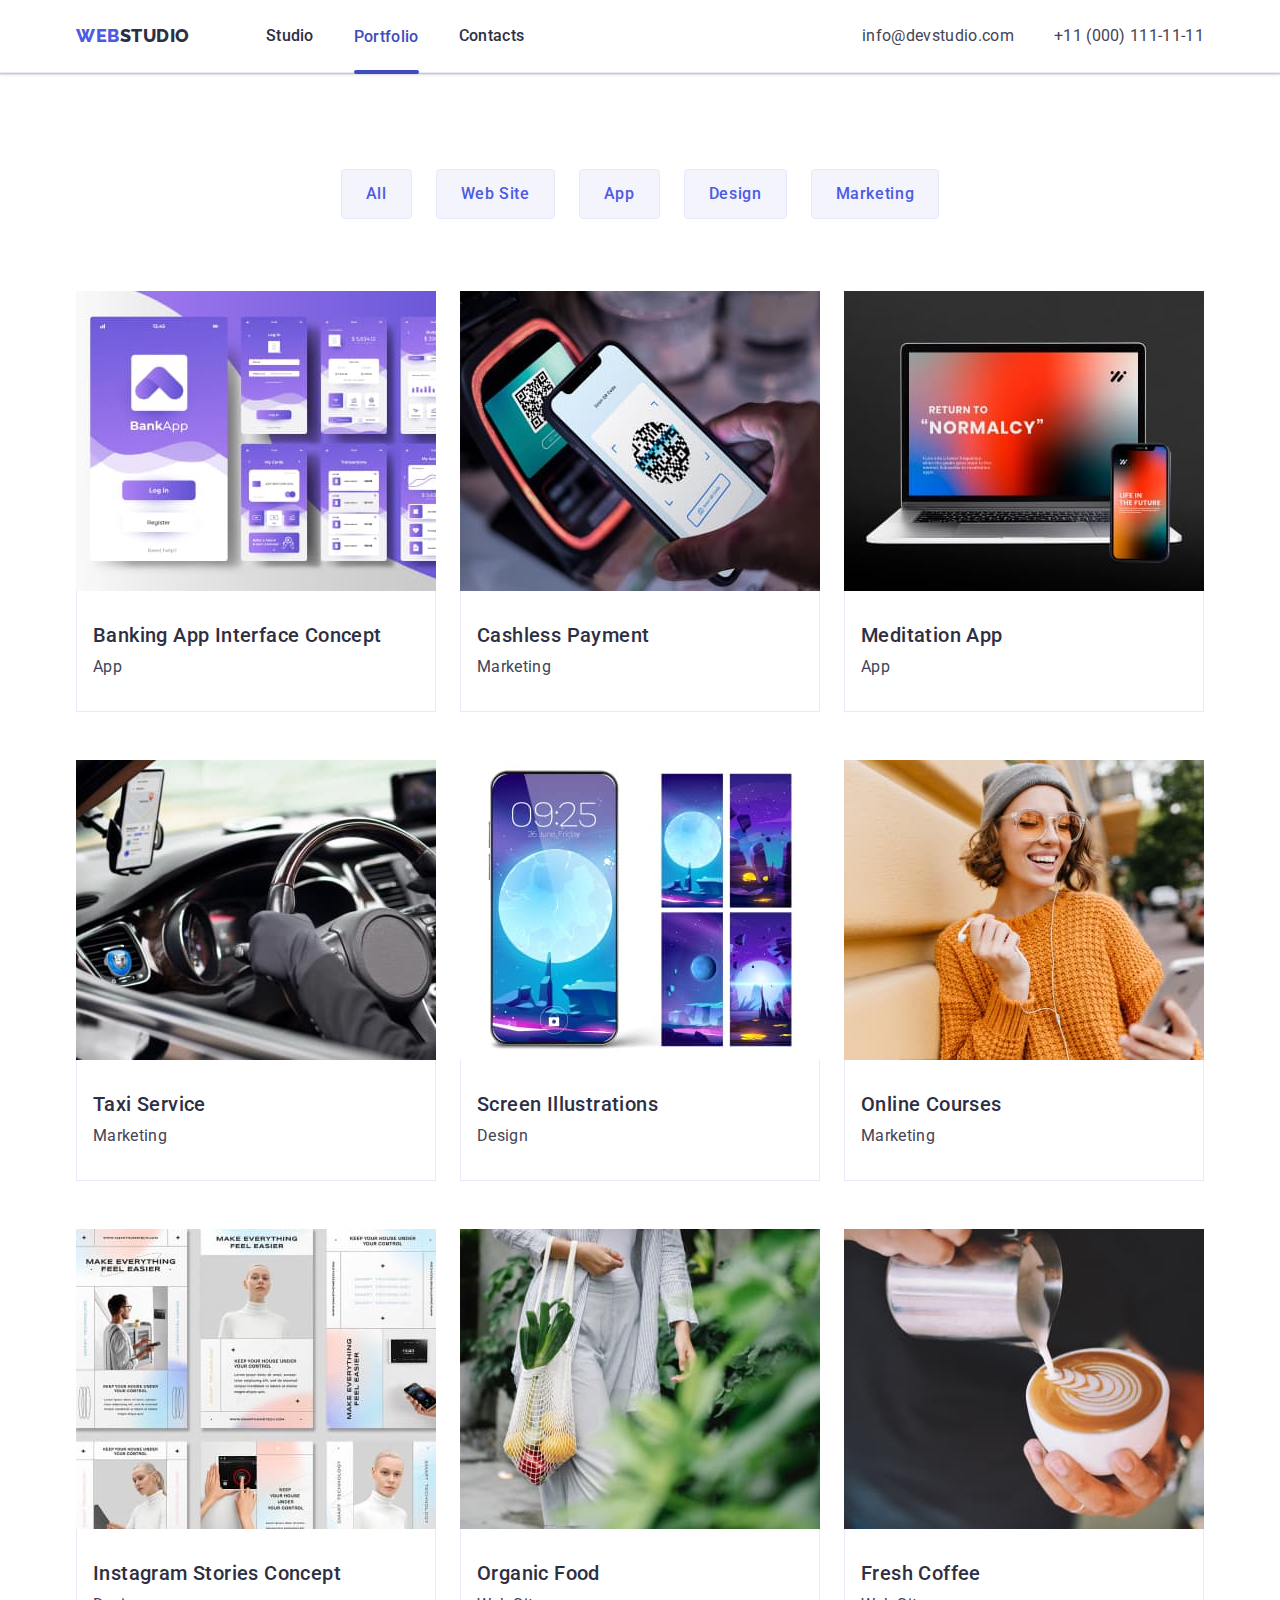
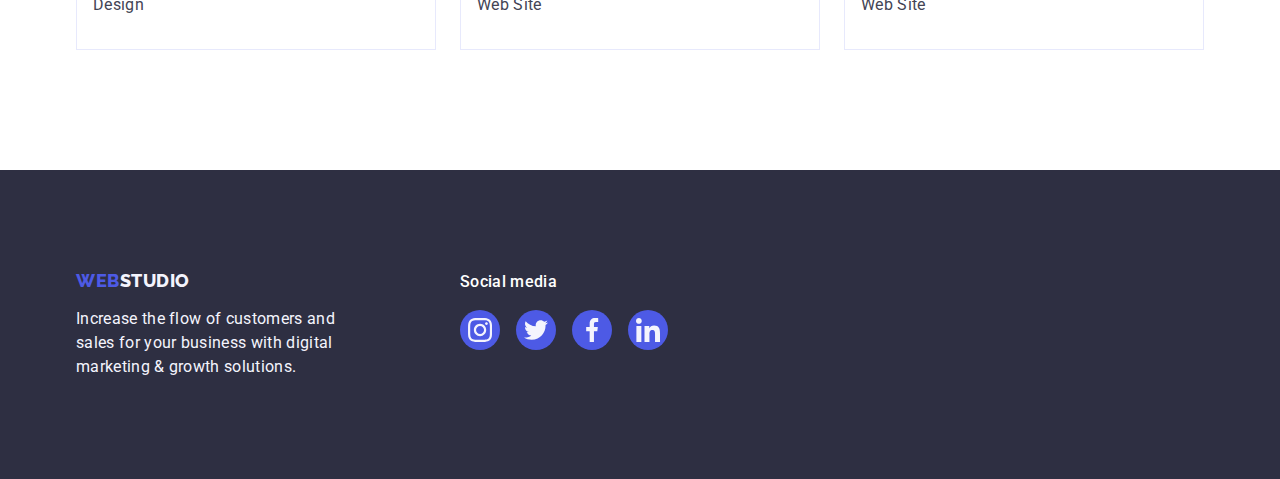
==== portfolio.html @ 76df2cc0 "Initial commit" ====
<!DOCTYPE html>
<html lang="en">

<head>
    <link rel="stylesheet" href="./css/modern-normalize.min.css" />
    <link rel="preconnect" href="https://fonts.googleapis.com">
    <link rel="preconnect" href="https://fonts.gstatic.com" crossorigin>
    <link href="https://fonts.googleapis.com/css2?family=Raleway:wght@800&family=Roboto:wght@400;500;700&display=swap"
        rel="stylesheet">
    <meta charset="utf-8" />
    <meta name="description" content="Web studio services" />
    <title>Web Studio</title>
    <link href="./css/styles.css" rel="stylesheet" />
</head>

<body>
    <header class="header">
        <div class="container header-div">
            <nav class="nav">
                <a class="logo link" href="./index.html">Web<span class="span">Studio</span></a>
                <ul class="list header-ul-l">
                    <li><a class="list-menu-header link" href="./index.html">Studio</a></li>
                    <li><a class="list-menu-header link current" href="./portfolio.html">Portfolio</a></li>
                    <li><a class="list-menu-header link" href="">Contacts</a></li>
                </ul>
            </nav>
            <address class="address">
                <ul class="list header-ul-ll">
                    <li><a class="list-contacts-header link" href="mailto:info@devstudio.com">info@devstudio.com</a></li>
                    <li><a class="list-contacts-header link" href="tel:+110001111111">+11 (000) 111-11-11</a></li>
                </ul>
            </address>
        </div>
    </header>

    <main>
        <section class="first-section-portfolio">
            <div class="container">
            <h1 class="visually-hidden">Portfolio</h1>
        <ul class="list portfolio-l-list">
            <li><button class="first-button" type="button">All</button></li>
            <li><button class="first-button" type="button">Web Site</button></li>
            <li><button class="first-button" type="button">App</button></li>
            <li><button class="first-button" type="button">Design</button></li>
            <li><button class="first-button" type="button">Marketing</button></li>
        </ul>

        <ul class="list portfolio-ll-list">
            <li class="item-portfolio-ll-list">
                <a class="link-portfolio-ll-list link" href="#">
                    <div class="img-overlay-portfolio">
                    <img src="./images/img_21.jpg" alt="BankApp" width="360" height="300"/>
                    <p class="overlay-portfolio">14 Stylish and User-Friendly App Design Concepts · Task Manager App · Calorie Tracker App · Exotic Fruit Ecommerce App ·
                    Cloud Storage App</p>
                    </div>
                    <div class="application-data">
                    <h2 class="title-text-cards-portfolio">Banking App Interface Concept</h2>
                    <p class="text-cards-portfolio">App</p>
                </div></a></li>
            <li class="item-portfolio-ll-list">
                <a class="link-portfolio-ll-list link" href="#">
                    <div class="img-overlay-portfolio">
                    <img src="./images/img_22.jpg" alt="QR-code scanner" width="360" height="300"/>
                    <p class="overlay-portfolio">14 Stylish and User-Friendly App Design Concepts · Task Manager App · Calorie Tracker App · Exotic Fruit Ecommerce App ·
                    Cloud Storage App</p>
                    </div>
                    <div class="application-data">
                    <h2 class="title-text-cards-portfolio">Cashless Payment</h2>
                    <p class="text-cards-portfolio">Marketing</p>
                </div></a></li>
            <li class="item-portfolio-ll-list">
                <a class="link-portfolio-ll-list link" href="#">
                    <div class="img-overlay-portfolio">
                    <img src="./images/img_23.jpg" alt="Notebooke" width="360" height="300"/>
                    <p class="overlay-portfolio">14 Stylish and User-Friendly App Design Concepts · Task Manager App · Calorie Tracker App · Exotic Fruit Ecommerce App ·
                    Cloud Storage App</p>
                    </div>
                    <div class="application-data">
                    <h2 class="title-text-cards-portfolio">Meditation App</h2>
                    <p class="text-cards-portfolio">App</p>
                </div></a></li>
            <li class="item-portfolio-ll-list">
                <a class="link-portfolio-ll-list link" href="#">
                    <div class="img-overlay-portfolio">
                    <img src="./images/img_24.jpg" alt="Car" width="360" height="300"/>
                    <p class="overlay-portfolio">14 Stylish and User-Friendly App Design Concepts · Task Manager App · Calorie Tracker App · Exotic Fruit Ecommerce App ·
                    Cloud Storage App</p>
                    </div>
                    <div class="application-data">
                    <h2 class="title-text-cards-portfolio">Taxi Service</h2>
                    <p class="text-cards-portfolio">Marketing</p>
                </div></a></li>
            <li class="item-portfolio-ll-list">
                <a class="link-portfolio-ll-list link" href="#">
                    <div class="img-overlay-portfolio">
                    <img src="./images/img_25.jpg" alt="Smartphone" width="360" height="300"/>
                    <p class="overlay-portfolio">14 Stylish and User-Friendly App Design Concepts · Task Manager App · Calorie Tracker App · Exotic Fruit Ecommerce App ·
                    Cloud Storage App</p>
                    </div>
                    <div class="application-data">
                    <h2 class="title-text-cards-portfolio">Screen Illustrations</h2>
                    <p class="text-cards-portfolio">Design</p>
                </div></a></li>
            <li class="item-portfolio-ll-list">
                <a class="link-portfolio-ll-list link" href="#">
                    <div class="img-overlay-portfolio">
                    <img src="./images/img_26.jpg" alt="Girl" width="360" height="300"/>
                    <p class="overlay-portfolio">14 Stylish and User-Friendly App Design Concepts · Task Manager App · Calorie Tracker App · Exotic Fruit Ecommerce App ·
                    Cloud Storage App</p>
                    </div>
                    <div class="application-data">
                    <h2 class="title-text-cards-portfolio">Online Courses</h2>
                    <p class="text-cards-portfolio">Marketing</p>
                </div></a></li>
            <li class="item-portfolio-ll-list">
                <a class="link-portfolio-ll-list link" href="#">
                    <div class="img-overlay-portfolio">
                    <img src="./images/img_27.jpg" alt="Pictures" width="360" height="300"/>
                    <p class="overlay-portfolio">14 Stylish and User-Friendly App Design Concepts · Task Manager App · Calorie Tracker App · Exotic Fruit Ecommerce App ·
                    Cloud Storage App</p>
                    </div>
                    <div class="application-data">
                    <h2 class="title-text-cards-portfolio">Instagram Stories Concept</h2>
                    <p class="text-cards-portfolio">Design</p>
                </div></a></li>
            <li class="item-portfolio-ll-list">
                <a class="link-portfolio-ll-list link" href="#">
                    <div class="img-overlay-portfolio">
                    <img src="./images/img_28.jpg" alt="Food" width="360" height="300"/>
                    <p class="overlay-portfolio">14 Stylish and User-Friendly App Design Concepts · Task Manager App · Calorie Tracker App · Exotic Fruit Ecommerce App ·
                    Cloud Storage App</p>
                    </div>
                    <div class="application-data">
                    <h2 class="title-text-cards-portfolio">Organic Food</h2>
                    <p class="text-cards-portfolio">Web Site</p>
                </div></a></li>
            <li class="item-portfolio-ll-list">
                <a class="link-portfolio-ll-list link" href="#">
                    <div class="img-overlay-portfolio">
                    <img src="./images/img_29.jpg" alt="Coffee" width="360" height="300"/>
                    <p class="overlay-portfolio">14 Stylish and User-Friendly App Design Concepts · Task Manager App · Calorie Tracker App · Exotic Fruit Ecommerce App ·
                    Cloud Storage App</p>
                    </div>
                    <div class="application-data">
                    <h2 class="title-text-cards-portfolio">Fresh Coffee</h2>
                    <p class="text-cards-portfolio">Web Site</p>
                </div></a></li>
        </ul>
        </div>
        </section>
    </main>

    <footer class="footer">
        <div class="container all-footer">
            <div class="logo-p-footer">
                <a class="logo-footer link" href="./index.html">Web<span class="second-span">Studio</span></a>
                <p class="footer-p">Increase the flow of customers and sales for your business with digital marketing &
                    growth solutions.</p>
            </div>
            <div class="second-section-footer">
                <p class="p-ll-footer">Social media</p>
                <ul class="list-icons-footer-section list">
                    <li class="background-icons-footer-section">
                        <a href="" class="link-social-footer-section link">
                            <svg class="icons-footer-section" width="24" height="24">
                                <use href="./images/icons.svg#icon-instagram-2"></use>
                            </svg>
                        </a>
                    </li>
                    <li class="background-icons-footer-section">
                        <a href="" class="link-social-footer-section link">
                            <svg class="icons-footer-section" width="24" height="24">
                                <use href="./images/icons.svg#icon-twitter-1"></use>
                            </svg>
                        </a>
                    </li>
                    <li class="background-icons-footer-section">
                        <a href="" class="link-social-footer-section link">
                            <svg class="icons-footer-section" width="24" height="24">
                                <use href="./images/icons.svg#icon-facebook-1"></use>
                            </svg>
                        </a>
                    </li>
                    <li class="background-icons-footer-section">
                        <a href="" class="link-social-footer-section link">
                            <svg class="icons-footer-section" width="24" height="24">
                                <use href="./images/icons.svg#icon-linkedin-1"></use>
                            </svg>
                        </a>
                    </li>
                </ul>
            </div>
        </div>
    </footer>
</body>
    
</html>
---- css/styles.css ----
:root{
    --all-background: #FFFFFF;
    --text-color: #2E2F42;
    --logo-first: #4d5ae5;
    --logo-second: #2e2f42;
    --text-header-normal: #2e2f42;
    --text-header-contacts-normal: #434455;
    --text-header-hover: #404BBF;
    --title-background: #2E2F42;
    --title-button-normal: #4D5AE5;
    --title-button-hover: #404BBF;
    --title-text: #FFFFFF;
    --main-background-first: #F4F4FD;
    --text-dark-background: #f4f4fd;
    --first-button-portfolio-normal: #F4F4FD;
    --first-button-portfolio-hover: #404BBF;
    --text-first-button-portfolio: #4d5ae5;
    --text-first-portfolio-hover: #FFFFFF;
    --positions-team:#434455;
    --footer-text: #F4F4FD;
    --first-inscription-cards: #2E2F42;
    --second--inscription-cards: #434455;
    --second-section-text: #434455;
    --second-section-titles: #2e2f42;
    --fourth-section-titles: #2e2f42;
    --tytles-h-ll: #2e2f42;
}

*{
    box-sizing: border-box;
}

body{
    font-family: "Roboto", sans-serif;
    color: #434455;
    background-color: var(--all-background);
}

h1, h2, h3, h4, h5, h6, p{
    margin-top: 0;
    margin-bottom: 0;
} 

ul{
    margin-top: 0;
    margin-bottom: 0;
    padding-left: 0;
}

img{
    display: block;
}

.link{
    text-decoration: none;
}

button{
    cursor: pointer;
}

.container {
    width: 100%;
    max-width: 1158px;
    margin: 0 auto;
    padding-left: 15px;
    padding-right: 15px;
}

.header{
    border-bottom: 1px solid #E7E9FC;
    box-shadow: 0px 2px 1px rgba(46, 47, 66, 0.08),
    0px 1px 1px rgba(46, 47, 66, 0.16),
    0px 1px 6px rgba(46, 47, 66, 0.08);
}

.header-div{
    display: flex;
}

.nav{
    display: flex;
    align-items: center;
}

.header-ul-l{
    display: flex;
}

.header-ul-ll {
    display: flex;
    align-items: center;
}

header .list{
    gap: 40px;
}

.logo{
    color: var(--logo-first);
    text-decoration: none;
    font-family: "Raleway", sans-serif;
    font-size: 18px;
    font-weight: 800;
    text-transform: uppercase;
    line-height: 1.17;
    letter-spacing: 0.03em;
    margin-right: 76px;
}

.span{
    color: var(--logo-second);
}

.portfolio-span {
    color: var(--logo-second);
}

.list{
    list-style: none;
}

.list-menu-header{
    color: var(--text-header-normal);
    font-size: 16px;
    font-weight: 500;
    line-height: 1.5;
    letter-spacing: 0.02em;
    padding: 24px 0;
    display: block;
    transition-property: color;
    transition-duration: 250ms;
    transition-timing-function: cubic-bezier(0.4, 0, 0.2, 1);
}

.list-menu-header:hover,
.list-menu-header:focus{
    color: var(--text-header-hover);
}

.list-menu-header:hover,
.list-menu-header:focus {
    color: var(--text-header-hover);
}

.current{
    position: relative;
    color: #404BBF;
    bottom: -1px;
}

.current::after{
    content: "";
    position: absolute;
    width: 100%;
    height: 4px;
    border-radius: 2px;
    background:#404BBF;
    bottom: 0px;
    left: 0;
    bottom: -1px;
}

.list-menu-header:hover,
.list-menu-header:focus {
    color: var(--text-header-hover);
}

.list{
    list-style: none;
}

.address{
    font-style: normal;
    margin-left: auto;
}

.list-contacts-header{
    color: var(--text-header-contacts-normal);
    font-size: 16px;
    line-height: 1.5;
    letter-spacing: 0.02em;
    padding: 24px 0;
    display: block;
    transition-property: color;
    transition-duration: 250ms;
    transition-timing-function: cubic-bezier(0.4, 0, 0.2, 1);
}

.list-contacts-header:hover,
.list-contacts-header:focus {
    color: var(--text-header-hover);
}

.list-contacts-header:hover,
.list-contacts-header:focus {
    color: var(--text-header-hover);
}

.first-section{
    background-color: var(--title-background);
    text-align: center;
    padding: 188px 0;
    background-image: linear-gradient(rgba(46, 47, 66, 0.7),
                rgba(46, 47, 66, 0.7)), url(../images/hero-bg.jpg);
    background-position: 50% 50%; 
    max-width: 1440px;
    width: 100%;
    background-repeat: no-repeat;
    background-size: cover;
}

.title-first-section{
    color: var(--title-text);
    font-size: 56px;
    font-weight: 700;
    line-height: 1.07;
    letter-spacing: 0.02em;
    width: 100%;
    max-width: 496px;
    margin-left: auto;
    margin-right: auto;
}

.first-section-button{
    background-color: var(--title-button-normal);
    color: var(--title-text);
    font-size: 16px;
    font-weight: 500;
    line-height: 1.5;
    letter-spacing: 0.04em;
    font-family: "Roboto", sans-serif;
    display: block;
    padding: 16px 32px;
    border-radius: 4px;
    min-width: 169px;
    height: 56px;
    border: none;
    cursor: pointer;
    margin-left: auto;
    margin-right: auto;
    margin-top: 48px;
    transition: background-color 250ms cubic-bezier(0.4, 0, 0.2, 1);
}

.first-section-button:hover,
.first-section-button:focus{
    background-color: var(--title-button-hover);
}

.second-section{
    padding: 120px 0;
}

.background-icons-ll-section{
    position: relative;
    width: 264px;
    height: 112px;
    border-radius: 4px;
    background-color:  #F4F4FD;
    margin-bottom: 8px;
    display: flex;
    align-items: center;
    justify-content: center;
}

.visually-hidden {
    position: absolute;
    width: 1px;
    height: 1px;
    margin: -1px;
    border: 0;
    padding: 0;
    white-space: nowrap;
    clip-path: inset(100%);
    clip: rect(0 0 0 0);
    overflow: hidden;
}

.l-list-ll-section{
    gap: 24px;
    display: flex;
}

.item-l-list-ll-section{
    width: calc((100% - 72px)/4);
}

.ll-list-ll-section>li{
    border: 1px solid #E7E9FC;
}

.second-section-titles{
    color: var(--second-section-titles);
    font-size: 20px;
    font-weight: 500;
    line-height: 1.2;
    letter-spacing: 0.02em;
    text-align: left;
    margin-bottom: 8px;
}

.second-section-text{
    font-size: 16px;
    line-height: 1.5;
    letter-spacing: 0.02em;
    text-align: left;
    color: var(--second-section-text);
}

.third-section{
    padding-bottom: 120px;
}

.tytles-h-ll{
    font-size: 36px;
    font-weight: 700;
    line-height: 1.11;
    letter-spacing: 0.02em;
    text-align: center;
    text-transform: capitalize;
    color: var(--tytles-h-ll);
    margin-bottom: 72px;
    margin-left: auto;
    margin-right: auto;
}

.l-list-lll-section {
    display: flex;
    gap: 24px;
    justify-content: center;
}

.list-l-list-lll-section{
    width: calc((100% - 48px)/3);
}

.fourth-section{
    background-color: var(--main-background-first);
    padding: 120px 0;
}

.l-list-llll-section{
    display: flex;
    gap: 24px;
    justify-content: center;
}

.img-fourth-section{
    max-width: 264px;
    width:100%;
}

.list-icons-llll-section{
    display: flex;
    gap: 24px;
    justify-content: center;
    margin-top: 8px;
}

.background-icons-llll-section{
    position: relative;
    width: 40px;
    height: 40px;
}

.link-social-llll-section {
    width: 100%;
    height: 100%;
    background-color: #4D5AE5;
    border-radius: 50%;
    display: flex;
    align-items: center;
    justify-content: center;
    transition-property: background-color;
    transition-duration: 250ms;
    transition-timing-function: cubic-bezier(0.4, 0, 0.2, 1);
}

.link-social-llll-section:hover,
.link-social-llll-section:focus {
    background-color: #404bbf;
}

.icons-llll-section{
    fill:#f4f4fd;
}

.list-fourth-section{
    background-color: #FFFFFF;
    border-radius: 0px 0px 4px 4px;
    box-shadow: 0px 2px 1px 0px rgba(46, 47, 66, 0.08), 0px 1px 1px 0px rgba(46, 47, 66, 0.16), 0px 1px 6px 0px rgba(46, 47, 66, 0.08);
    width: calc((100% - 72px)/4);
}

.employee-data{
    padding: 32px 0;
}

.fourth-section-h-lll{
    color: var(--fourth-section-titles);
    font-size: 20px;
    font-weight: 500;
    line-height: 1.2;
    letter-spacing: 0.02em;
    text-align: center;    
    margin-bottom: 8px;
}

.fourth-section-p {
    color: var(--positions-team);
    font-size: 16px;
    line-height: 1.5;
    letter-spacing: 0.02em;
    text-align: center;
}

.fifth-section{
    padding: 120px 0;
}

.list-icons-fifth-section{
    display: flex;
    gap: 24px;
}

.background-icons-fifth-section{
    width: calc((100% - 24px*5)/6);
    height: 88px;
}

.link-icons-fifth-section{
    width: 100%;
    height: 100%;
    border: 1px solid #8e8f99;
    border-radius: 4px;
    display: flex;
    align-items: center;
    justify-content: center;
    color: #8e8f99;
    transition: border-color 250ms cubic-bezier(0.4, 0, 0.2, 1),
        color 250ms cubic-bezier(0.4, 0, 0.2, 1);
}

.link-icons-fifth-section:hover,
.link-icons-fifth-section:focus{
    border-color: #404bbf;
    color: #404bbf;
}

.svg-fifth-section{
    fill: currentColor;
}

.footer{
    background-color: var(--title-background);
    padding: 100px 0;
}

.all-footer{
    display: flex;
    align-items: baseline;
}

.logo-p-footer{
    margin-right: 120px;
}

.logo-footer{
    color: var(--logo-first);
    text-decoration: none;
    font-family: "Raleway", sans-serif;
    font-size: 18px;
    font-weight: 800;
    text-transform: uppercase;
    line-height: 1.17;
    letter-spacing: 0.03em;
    display: inline-block;
    margin-bottom: 16px;
}

.second-span {
    color: var(--text-dark-background);
}

.footer-p{
    color: var(--footer-text);
    font-size: 16px;
    line-height: 1.5;
    letter-spacing: 0.02em;
    text-align: left;
    width: 100%;
    max-width: 264px;
}

.p-ll-footer{
    font-size: 16px;
    font-style: normal;
    font-weight: 500;
    line-height: 1.5;
    letter-spacing: 0.02em;
    color: #FFFFFF;
    margin-bottom: 16px;
}

.list-icons-footer-section{
    display: flex;
    gap: 16px;
}

.background-icons-footer-section{
    width: 40px;
    height: 40px;
}

.link-social-footer-section{
    width: 100%;
    height: 100%;
    background-color: #4d5ae5;
    border-radius: 50%;
    align-items: center;
    justify-content: center;
    display: flex;
    transition: background-color 250ms cubic-bezier(0.4, 0, 0.2, 1); 
}

.link-social-footer-section:hover,
.link-social-footer-section:focus{
    background-color: #31d0aa;
}

.icons-footer-section{
    fill: #f4f4fd;
}

.backdrop{
    background-color: rgba(46, 47, 66, 0.40);
    width: 100%;
    height: 100%;
    position: fixed;    
    top: 0;
    left: 0;
    transition: opacity 250ms cubic-bezier(0.4, 0, 0.2, 1), visibility 250ms cubic-bezier(0.4, 0, 0.2, 1);
}

.is-hidden{
    visibility: hidden;
    opacity: 0;
    pointer-events: none;
}

.modal-window{
    position: absolute;
    top: 50%;
    left: 50%;
    transform: translate(-50%, -50%) scale(1);
    background: #fcfcfc;
    width: 408px;
    min-height: 584px;
    border-radius: 4px;
    box-shadow: 0px 1px 1px rgba(0, 0, 0, 0.14),
        0px 1px 3px rgba(0, 0, 0, 0.12),
        0px 2px 1px rgba(0, 0, 0, 0.2);
    transition: transform 250ms cubic-bezier(0.4, 0, 0.2, 1);
}

.modal-close{
    position: absolute;
    background-color: #e7e9fc;
    width: 24px;
    height: 24px;
    top:24px;
    right: 24px;
    border: 1px solid rgba(0, 0, 0, 0.1);
    border-radius: 50%;
    display: flex;
    align-items: center;
    justify-content: center;
    padding: 0;
    transition: background-color 250ms cubic-bezier(0.4, 0, 0.2, 1), border 250ms cubic-bezier(0.4, 0, 0.2, 1);
}

.modal-close:hover,
.modal-close:focus{
    background-color: #404bbf;
    border: none;
    fill:#ffffff;
}

.close{
    transition: fill 250ms cubic-bezier(0.4, 0, 0.2, 1);
}



.first-section-portfolio{
    padding: 96px 0 120px 0;
}

.portfolio-l-list{
    display: flex;
    gap: 24px;
    justify-content: center;
    margin-bottom: 72px;
}

.first-button {
    background-color: var(--first-button-portfolio-normal);
    color: var(--text-first-button-portfolio);
    font-family: "Roboto", sans-serif;
    font-size: 16px;
    font-weight: 500;
    line-height: 1.5;
    letter-spacing: 0.04em;
    text-align: center;
    border-radius: 4px;
    border: 1px solid #E7E9FC;
    padding: 12px 24px;
    transition: color 250ms cubic-bezier(0.4, 0, 0.2, 1),
        background-color 250ms cubic-bezier(0.4, 0, 0.2, 1),
        border-color 250ms cubic-bezier(0.4, 0, 0.2, 1),
        box-shadow 250ms cubic-bezier(0.4, 0, 0.2, 1);
}

.first-button:hover,
.first-button:focus{
    background-color: var(--first-button-portfolio-hover);
    color: var(--text-first-portfolio-hover);
    border: 1px solid transparent;
    box-shadow: 0px 3px 1px rgba(0, 0, 0, 0.1),
        0px 2px 1px rgba(0, 0, 0, 0.08),
        0px 2px 2px rgba(0, 0, 0, 0.12);
}

.portfolio-ll-list{
    display: flex;
    flex-wrap: wrap;
    column-gap: 24px;
    row-gap: 48px;
}

.item-portfolio-ll-list{
    width: calc((100% - 48px) / 3);
}

.link-portfolio-ll-list{
    display: block;
    transition-property: box-shadow;
        transition-duration: 250ms;
        transition-timing-function: cubic-bezier(0.4, 0, 0.2, 1);
}

.link-portfolio-ll-list:hover,
.link-portfolio-ll-list:focus{
    box-shadow: 0px 1px 6px rgba(46, 47, 66, 0.08),
        0px 1px 1px rgba(46, 47, 66, 0.16),
        0px 2px 1px rgba(46, 47, 66, 0.08);
}

.img-overlay-portfolio{
    position: relative;
    overflow: hidden;
    width: 100%;
    height: 100%;
}

.overlay-portfolio{
    position: absolute;
    top: 0;
    left: 0;
    width: 100%;
    height: 100%;
    background-color: #4D5AE5;
    font-size: 16px;
    font-style: normal;
    font-weight: 400;
    line-height: 24px;
    letter-spacing: 0.32px;
    color: #F4F4FD;
    padding: 40px 32px;
    transform: translateY(100%);
    z-index: 3;
    transition-property: transform;
    transition-duration: 250ms;
    transition-timing-function: cubic-bezier(0.4, 0, 0.2, 1);
}

.link-portfolio-ll-list:hover .overlay-portfolio,
.link-portfolio-ll-list:focus .overlay-portfolio{
    transform: translateY(0);
}

.application-data{
    padding: 32px 16px;
    border: 1px solid #E7E9FC;
    border-top: none;
}

.title-text-cards-portfolio{
    color:var(--first-inscription-cards);
    font-size: 20px;
    font-weight: 500;
    line-height: 1.2;
    letter-spacing: 0.02em;
    text-align: left;
    margin-bottom: 8px;
}

.text-cards-portfolio{
    color: var(--second--inscription-cards);
    font-size: 16px;
    line-height: 1.5;
    letter-spacing: 0.02em;
}
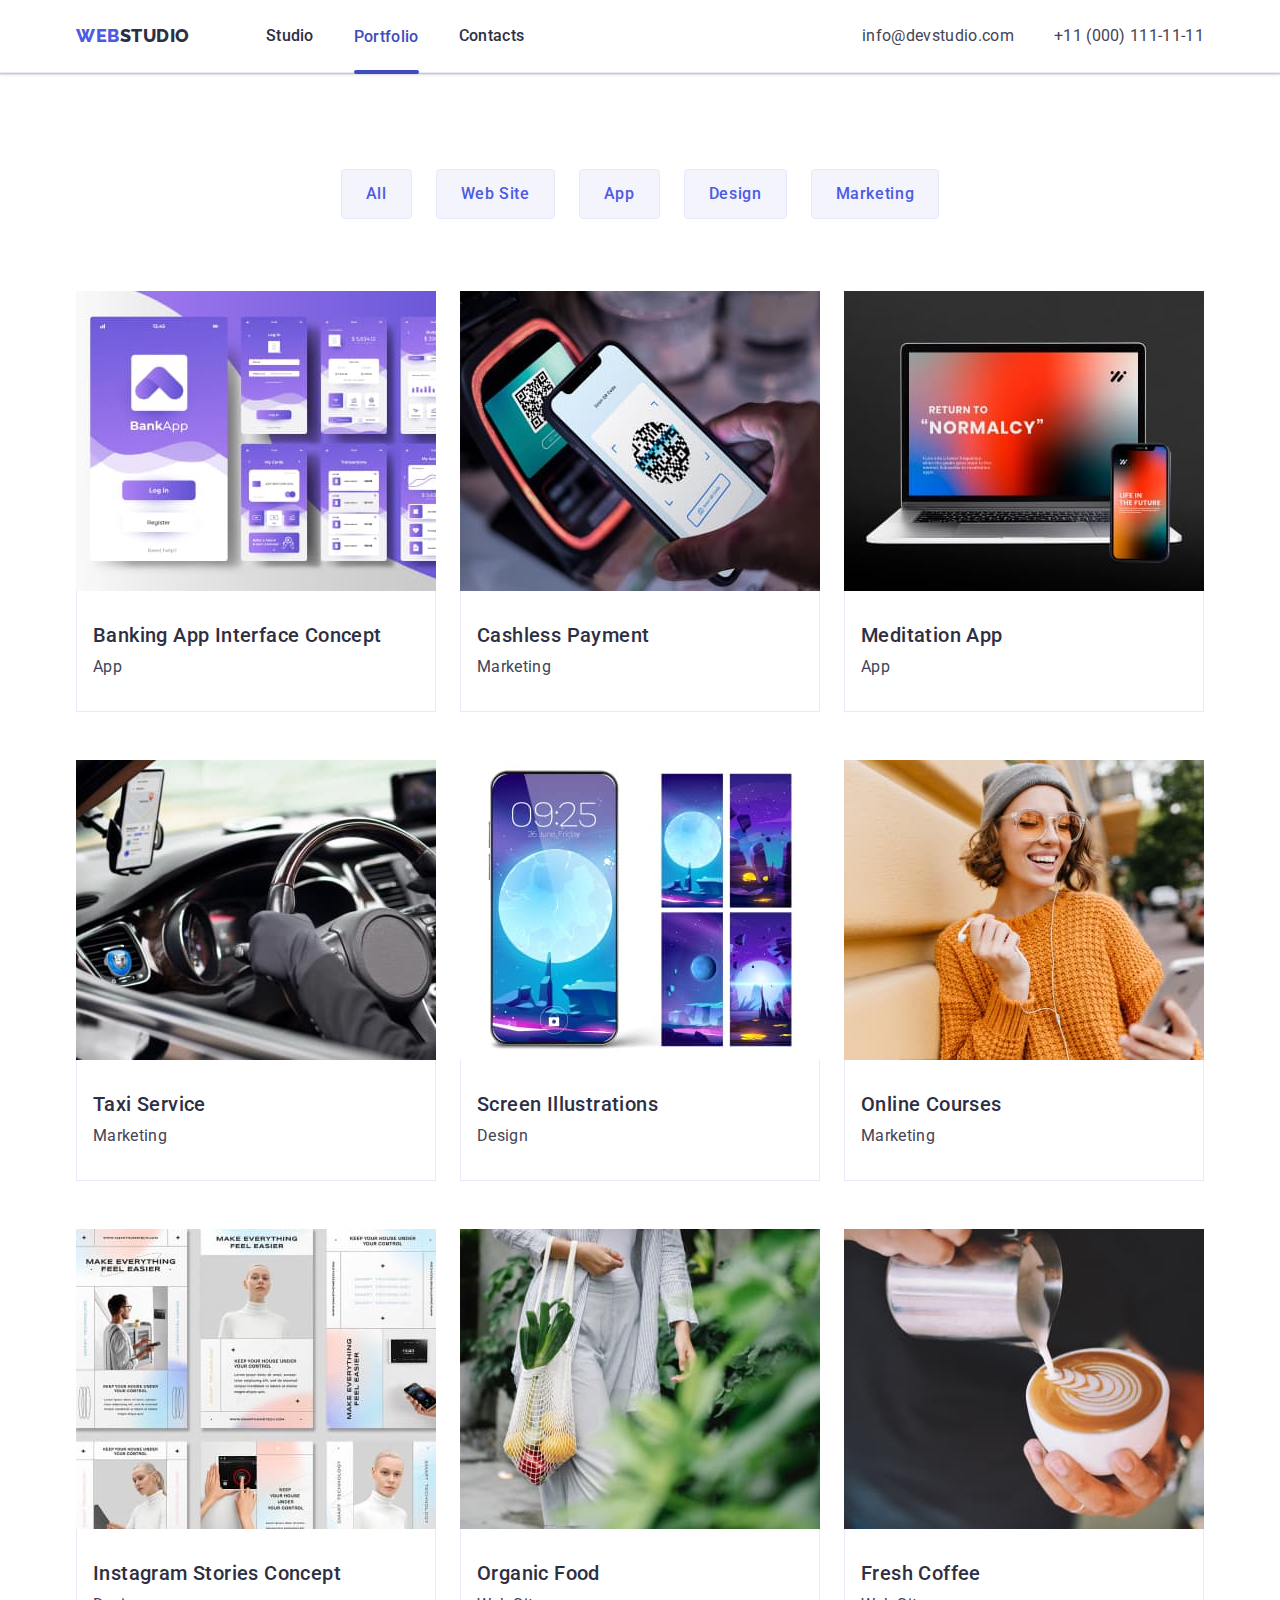
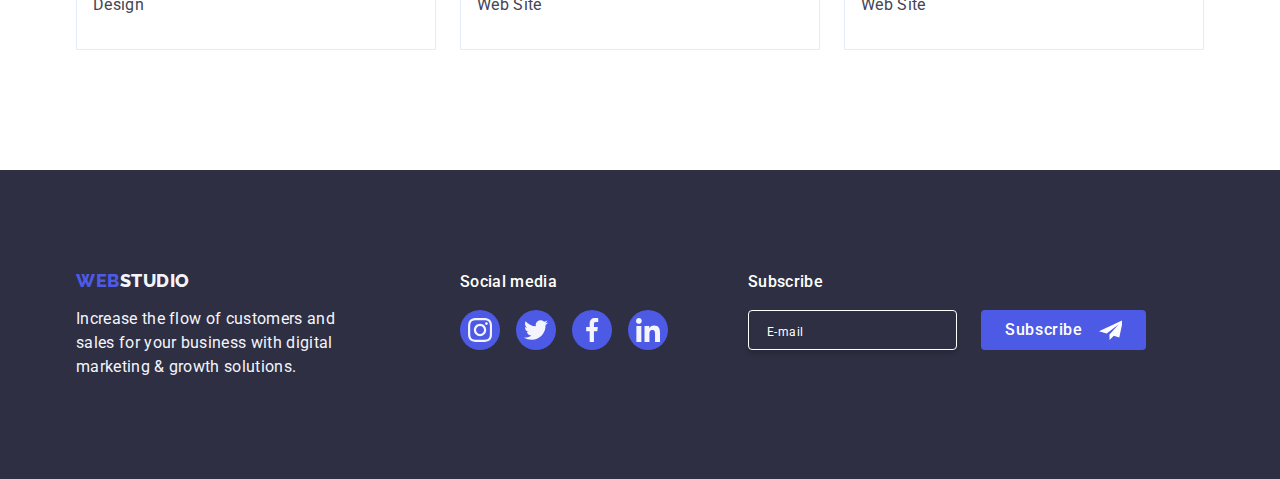
==== commit f9008c56: "Update portfolio.html" ====
--- a/portfolio.html
+++ b/portfolio.html
@@ -190,6 +190,21 @@
                     </li>
                 </ul>
             </div>
+            <div class="feedback">
+                <div>
+                    <label class="message-footer">
+                        Subscribe
+                        <input class="form-message-footer" type="email" name="E-mail" placeholder="E-mail" />
+                    </label>
+                </div>
+                <div>
+                    <button class="footer-button" type="submit">Subscribe
+                        <svg width="24px" height="24px">
+                            <use href="./images/icons.svg#telegram-icon"></use>
+                        </svg>
+                    </button>
+                </div>
+            </div>
         </div>
     </footer>
 </body>
--- a/css/styles.css
+++ b/css/styles.css
@@ -533,6 +533,68 @@
     fill: #f4f4fd;
 }
 
+.feedback{
+    position: relative;
+}
+
+.message-footer{
+    display: flex;
+    flex-direction: column;
+    margin-left: 80px;
+    gap: 16px;
+    font-size: 16px;
+    font-style: normal;
+    font-weight: 500;
+    line-height: 1.5;
+    letter-spacing: 0.32px;
+    color: #FFFFFF;
+}
+
+.form-message-footer{
+    border-radius: 4px;
+    border: 1px solid #FFF;
+    box-shadow: 0px 4px 4px 0px rgba(0, 0, 0, 0.15);
+    background-color: var(--title-background);
+    max-width: 264px;
+    width: 100%;
+    height: 40px;
+}
+
+.form-message-footer::placeholder{
+    font-size: 12px;
+    font-style: normal;
+    font-weight: 400;
+    line-height: 24px;
+    letter-spacing: 0.48px;
+    color: #FFFFFF;
+    padding: 8px 16px;
+}
+
+.footer-button{
+    font-size: 16px;
+    font-style: normal;
+    font-weight: 500;
+    line-height: 1.5;
+    letter-spacing: 0.64px;
+    text-align: center;
+    color: #FFFFFF;
+    background-color: #4D5AE5;
+    border: #4D5AE5;
+    border-radius: 4px;
+    max-width: 165px;
+    width: 100%;
+    height: 40px;
+    display: flex;
+    padding: 8px 24px;
+    justify-content: center;
+    align-items: center;
+    gap: 16px;
+    position: absolute;
+    bottom: 0;
+    left: 100%;
+    margin-left: 24px;
+}
+
 .backdrop{
     background-color: rgba(46, 47, 66, 0.40);
     width: 100%;
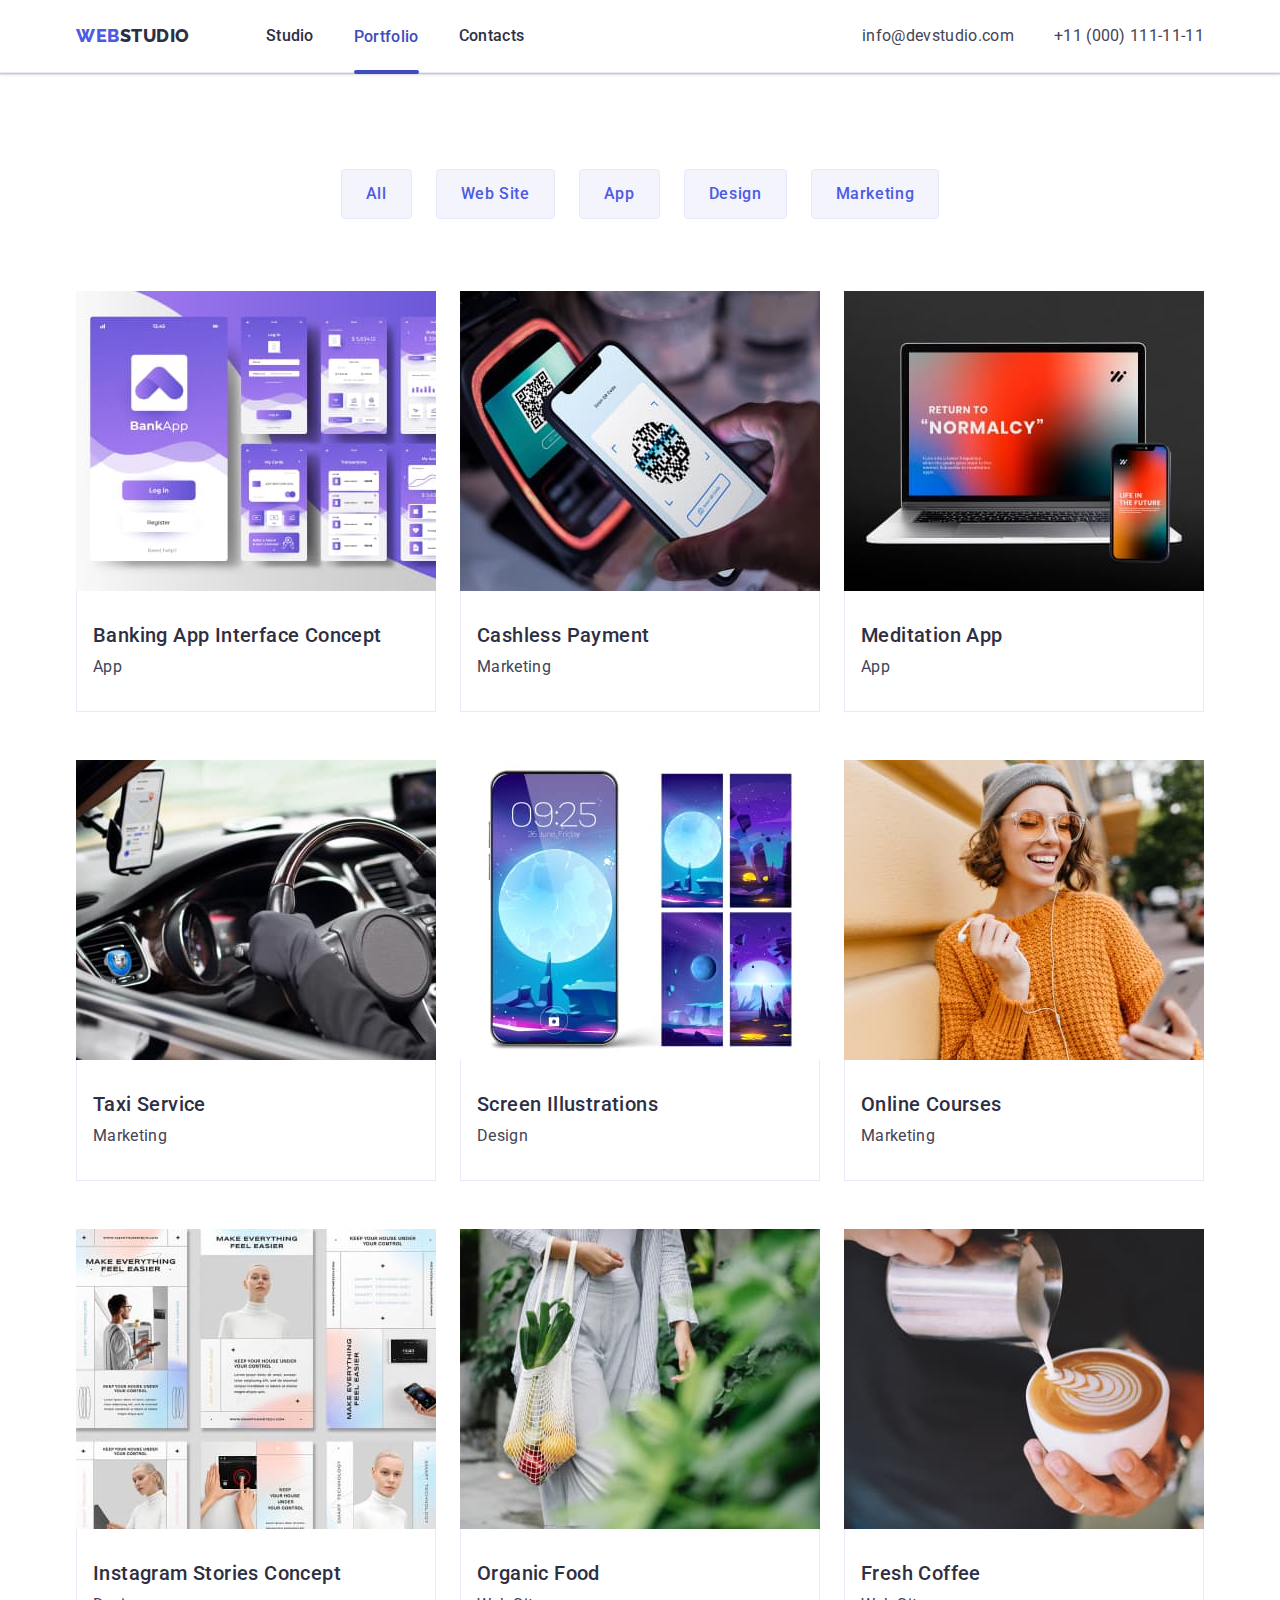
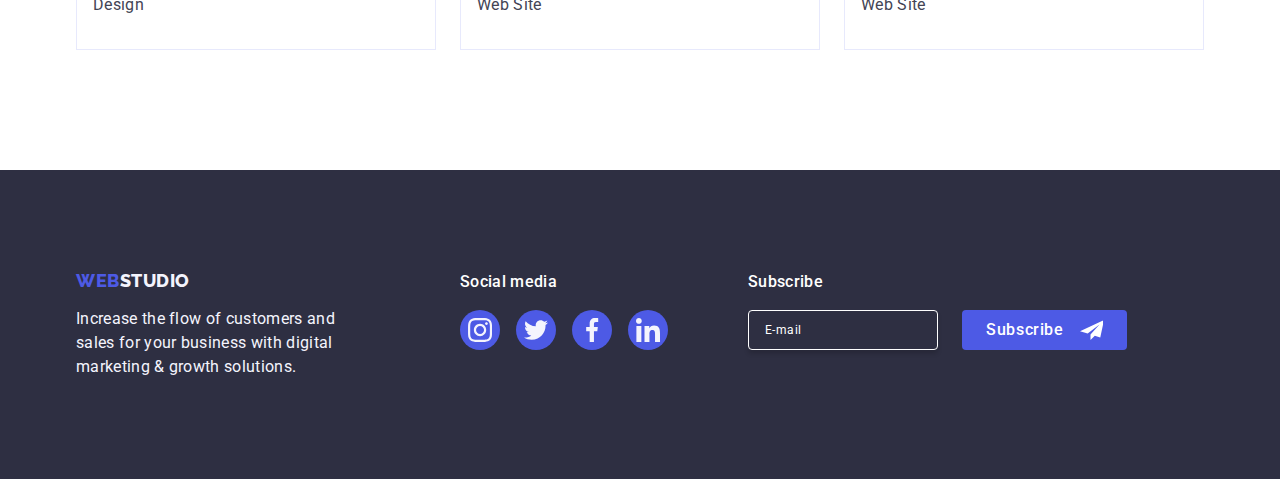
==== commit 38c5b4c8: "Update portfolio.html" ====
--- a/portfolio.html
+++ b/portfolio.html
@@ -191,19 +191,17 @@
                 </ul>
             </div>
             <div class="feedback">
-                <div>
+                <p class="subscribe">Subscribe</p>
+                <form class="form-footer">
                     <label class="message-footer">
-                        Subscribe
-                        <input class="form-message-footer" type="email" name="E-mail" placeholder="E-mail" />
+                        <input class="form-message-footer" type="email" name="e-mail" placeholder="E-mail" />
                     </label>
-                </div>
-                <div>
                     <button class="footer-button" type="submit">Subscribe
-                        <svg width="24px" height="24px">
+                        <svg class="svg-footer-button" width="24" height="24">
                             <use href="./images/icons.svg#telegram-icon"></use>
                         </svg>
                     </button>
-                </div>
+                </form>
             </div>
         </div>
     </footer>
--- a/css/styles.css
+++ b/css/styles.css
@@ -535,55 +535,61 @@
 
 .feedback{
     position: relative;
-}
-
-.message-footer{
-    display: flex;
-    flex-direction: column;
     margin-left: 80px;
-    gap: 16px;
+}
+
+.subscribe{
     font-size: 16px;
     font-style: normal;
     font-weight: 500;
     line-height: 1.5;
     letter-spacing: 0.32px;
     color: #FFFFFF;
+    margin-bottom: 16px;
+}
+
+.form-footer{
+    display: flex;
+    gap: 24px;
 }
 
 .form-message-footer{
     border-radius: 4px;
     border: 1px solid #FFF;
     box-shadow: 0px 4px 4px 0px rgba(0, 0, 0, 0.15);
-    background-color: var(--title-background);
+    background-color: transparent;
     max-width: 264px;
     width: 100%;
     height: 40px;
-}
-
-.form-message-footer::placeholder{
     font-size: 12px;
     font-style: normal;
     font-weight: 400;
-    line-height: 24px;
-    letter-spacing: 0.48px;
+    line-height: 1.5;
+    letter-spacing: 0.04em;
     color: #FFFFFF;
     padding: 8px 16px;
 }
 
+.form-message-footer::placeholder{
+    color: #FFFFFF;
+}
+
 .footer-button{
-    font-size: 16px;
-    font-style: normal;
-    font-weight: 500;
-    line-height: 1.5;
-    letter-spacing: 0.64px;
+    font-family: "Roboto", sans-serif;
+    font-size: 16px;
+    font-style: normal;
+    font-weight: 500;
+    line-height: 1.5;
+    letter-spacing: 0.04em;
     text-align: center;
     color: #FFFFFF;
     background-color: #4D5AE5;
-    border: #4D5AE5;
+    border: none;
     border-radius: 4px;
     max-width: 165px;
     width: 100%;
     height: 40px;
+    cursor: pointer;
     display: flex;
     padding: 8px 24px;
     justify-content: center;
@@ -593,6 +599,12 @@
     bottom: 0;
     left: 100%;
     margin-left: 24px;
+    transition: background-color 250ms cubic-bezier(0.4, 0, 0.2, 1);
+}
+
+.footer-button:hover,
+.footer-button:focus {
+    background-color: var(--title-button-hover);
 }
 
 .backdrop{
@@ -613,6 +625,7 @@
 
 .modal-window{
     position: absolute;
+    padding: 24px;
     top: 50%;
     left: 50%;
     transform: translate(-50%, -50%) scale(1);
@@ -639,7 +652,7 @@
     align-items: center;
     justify-content: center;
     padding: 0;
-    transition: background-color 250ms cubic-bezier(0.4, 0, 0.2, 1), border 250ms cubic-bezier(0.4, 0, 0.2, 1);
+    transition: background-color, fill 250ms cubic-bezier(0.4, 0, 0.2, 1), border 250ms cubic-bezier(0.4, 0, 0.2, 1);
 }
 
 .modal-close:hover,
@@ -652,6 +665,169 @@
 .close{
     transition: fill 250ms cubic-bezier(0.4, 0, 0.2, 1);
 }
+
+.title-modal-window{
+    font-size: 16px;
+    font-style: normal;
+    font-weight: 500;
+    line-height: 1.5;
+    letter-spacing: 0.32px;
+    color: #2E2F42;
+    text-align: center;
+    padding-top: 48px;
+    padding-bottom: 8px;
+    max-width: 360px;
+    width: 100%;
+}
+
+.ansver-modal-window{
+    margin-top: 8px;
+}
+
+.form-ansver-modal-window{
+    position: relative;
+    margin-top: 4px;
+}
+
+.label-modal-window{
+    font-size: 12px;
+    font-style: normal;
+    font-weight: 400;
+    line-height: 1.167;
+    letter-spacing: 0.48px;
+    color: #8E8F99;
+}
+
+.input-ansver-modal-window{
+    width: 100%;
+    height: 40px;
+    border-radius: 4px;
+    border: 1px solid rgba(46, 47, 66, 0.40);
+    background-color: transparent;
+    outline: transparent;
+    padding: 0 10px 0 38px;
+    transition: border 250ms cubic-bezier(0.4, 0, 0.2, 1);
+}
+
+.input-ansver-modal-window:focus{
+    border: 1px solid #4D5AE5;
+}
+
+.icon-ansver-modal-window {
+    position: absolute;
+    top: 50%;
+    transform: translateY(-50%);
+    left: 16px;
+    transition: fill 250ms cubic-bezier(0.4, 0, 0.2, 1);
+}
+
+.input-ansver-modal-window:focus + .icon-ansver-modal-window{
+    fill: #4D5AE5;
+}
+
+.label-textarea-modal-window{
+    display: inline-block;
+    font-size: 12px;
+    font-style: normal;
+    font-weight: 400;
+    line-height: 1.167;
+    letter-spacing: 0.48px;
+    color: #8E8F99;
+    margin-top: 8px;
+}
+
+.textarea-modal-window{
+    width: 100%;
+    height: 120px;
+    border-radius: 4px;
+    border: 1px solid rgba(46, 47, 66, 0.40);
+    background-color: transparent;
+    outline: transparent;
+    margin-top: 4px;
+    padding: 8px 16px;
+    transition: border 250ms cubic-bezier(0.4, 0, 0.2, 1);
+}
+
+.textarea-modal-window:focus {
+    border: 1px solid #4D5AE5;
+}
+
+.textarea-modal-window::placeholder{
+    font-size: 12px;
+    font-style: normal;
+    font-weight: 400;
+    line-height: 1.167;
+    letter-spacing: 0.48px;
+    color: rgba(46, 47, 66, 0.40);
+}
+
+.label-checkbox-modal-window{
+    display: inline-block;
+    margin-top: 16px;
+}
+
+.all-checkbox{
+    position: relative;
+}
+
+.checkbox{
+    width: 16px;
+    height: 16px;
+    border-radius: 2px;
+    border: 1px solid rgba(46, 47, 66, 0.40);
+}
+
+.text-checkbox{
+    color: #8E8F99;
+    font-size: 12px;
+    font-style: normal;
+    font-weight: 400;
+    line-height: 1.33;
+    letter-spacing: 0.48px;
+    position: absolute;
+    top: 50%;
+    transform: translateY(-50%);
+    margin-left: 8px;
+}
+
+.link-checkbox{
+    color: #4D5AE5;
+    text-decoration-line: underline;
+    cursor: pointer;
+}
+
+.modal-button{
+    max-width: 169px;
+    width: 100%;
+    max-height: 56px;
+    height: 100%;
+    display:flex;
+    padding: 16px 32px;
+    border-color: #4D5AE5;
+    border-radius: 4px;
+    border: none;
+    background-color: var(--title-button-normal);
+    box-shadow: 0px 4px 4px 0px rgba(0, 0, 0, 0.15);
+    font-size: 16px;
+    font-family: "Roboto", sans-serif;
+    font-style: normal;
+    font-weight: 500;
+    line-height: 1.5;
+    letter-spacing: 0.04em;
+    color: var(--title-text);
+    text-align: center;
+    justify-content: center;
+    align-items: center;
+    margin: 24px auto;
+    transition: background-color 250ms cubic-bezier(0.4, 0, 0.2, 1);
+}
+
+ .modal-button:hover,
+ .modal-button:focus {
+     background-color: var(--title-button-hover);
+ }
+
+
 
 
 
